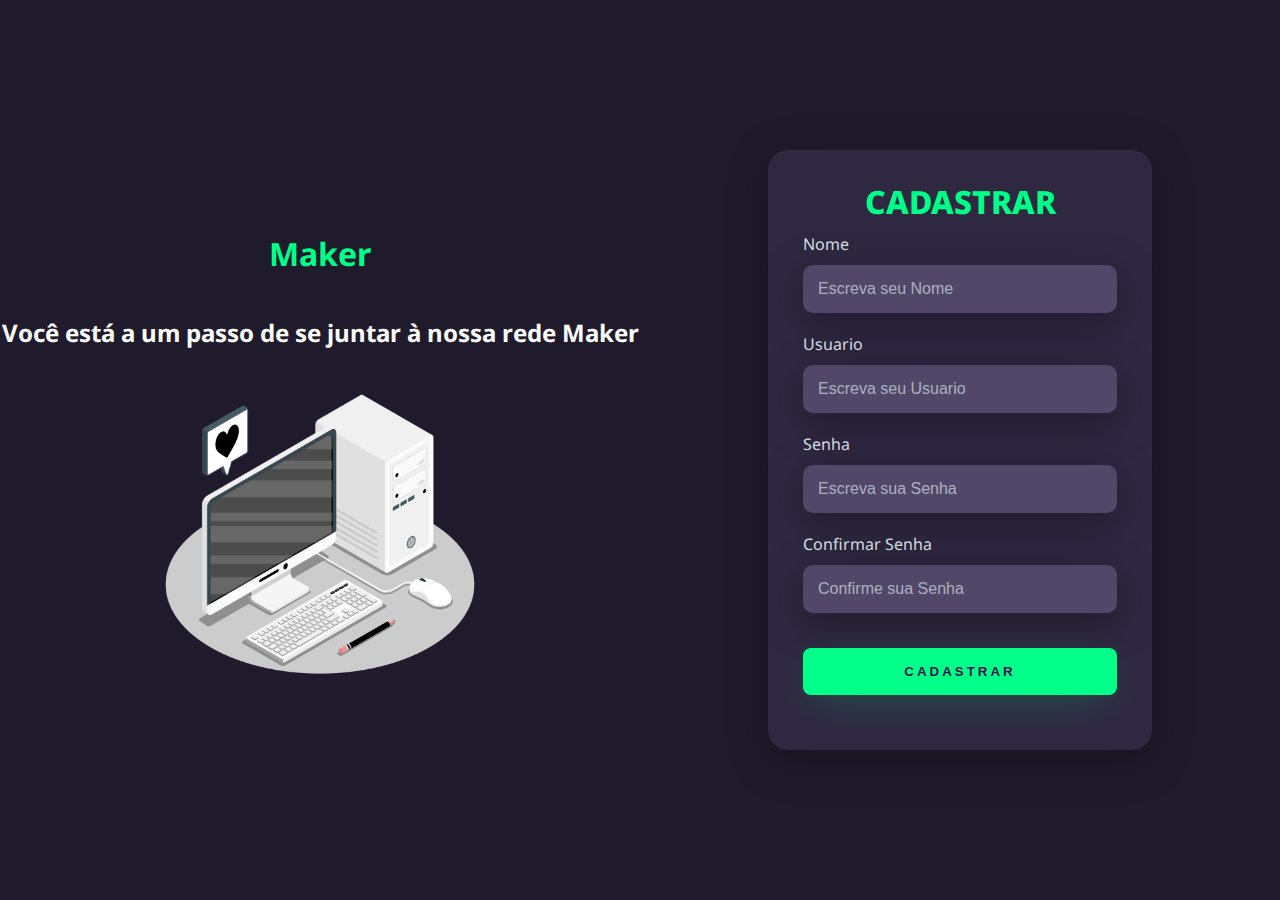
==== cadastro.html @ 20908c2e "Atualizando projeto maker" ====
<!DOCTYPE html>
<html lang="pt-br">
<head>
    <meta charset="UTF-8">
    <meta name="viewport" content="width=device-width, initial-scale=1.0">
    <title>Maker Cadastro</title>
    <link rel="stylesheet" href="css/login.css">
</head>
<body>
    <div class="main-login">
        <div class="left-login">
            <h1>Maker</h1>
            <h2>Você está a um passo de se juntar à nossa rede Maker</h2>
            <img src="imagens/desktop computer-amico.png" class="left-login-image" alt="wallpaper maker">
        </div>
        <div class="right-login">
            <div class="card-login">
                <h1>CADASTRAR</h1>
                <div id="msg-Error"></div>
                <div id="msg-Sucess"></div>

                <div class="textfield">
                    <label id="labelNome" for="usuario">Nome</label>
                    <input type="text" id="nome" placeholder="Escreva seu Nome">
                </div>
                <div class="textfield">
                    <label id="labelUsuario" for="usuario">Usuario</label>
                    <input type="text" id="usuario" placeholder="Escreva seu Usuario">
                </div>
                <div class="textfield">
                    <label id="labelSenha" for="senha">Senha</label>
                    <input type="password" id="senha" placeholder="Escreva sua Senha">
                </div>
                <div class="textfield">
                    <label id="labelConfirmSenha" for="senha">Confirmar Senha</label>
                    <input type="password" id="confirmSenha" placeholder="Confirme sua Senha">
                </div>

                <button onclick='cadastrar()' class="btn-login" >Cadastrar</button> 
            </div>
        </div>
        <script src="cadastrar.js"></script>
    
</body>
</html>
---- css/login.css ----
@import url('https://fonts.googleapis.com/css2?family=Noto+Sans:wght@400;700&family=Roboto+Slab:wght@200;300&display=swap');

body {
    margin: 0;
    font-family: 'Noto Sans', sans-serif;
}

body * {
    box-sizing: border-box;
}

.main-login {
    width: 100vw;
    height: 100vh;
    background: #201b2c;
    display: flex;
    justify-content: center;
    align-items: center;
}

.left-login {
    width: 50vw;
    height: 100vh;
    display: flex;
    justify-content: center;
    align-items: center;
    flex-direction: column;
}

.left-login > h1{
    color: #00ff88;
}

.left-login > h2{
    color: white;
}

.right-login{
    width: 50vw;
    height: 100vh;
    display: flex;
    justify-content: center;
    align-items: center;
}

.card-login {
    width: 60%;
    display: flex;
    justify-content: center;
    align-items: center;
    flex-direction: column;
    padding: 30px 35px;
    background: #2f2841;
    border-radius: 20px;
    box-shadow: 0px 10px 40px #00000056;
    
}

.card-login > h1 {
    color: #00ff88;
    font-weight: 800;
    margin: 0;
}

/*
.card-login > h2 {
    color: white;
    font-weight: 800;
    margin: 0;
}
*/

.textfield {
    width: 100%;
    display: flex;
    flex-direction: column;
    align-items: flex-start;
    justify-content: center;
    margin: 10px 0px;

}

.textfield > input {
    width: 100%;
    border: none;
    border-radius: 10px;
    padding: 15px;
    background: #514869;
    color: white;
    font-size: 12pt;    
    box-shadow: 0px 10px 40px #00000056;
    outline: none;
    box-sizing: border-box;
}

.textfield > label {
    color: #f0ffffde;
    margin-bottom: 10px;
}

.textfield > input::placeholder{
    color: #f0ffff94;
}

.btn-login{
    width: 100%;
    padding: 16px 0px;
    margin: 25px;
    border: none;
    border-radius: 8px;
    outline: none;
    text-transform: uppercase;
    font-weight: 800;
    letter-spacing: 3px;
    color: #2b134b;
    background: #00ff88;
    cursor: pointer;
    box-shadow: 0px 10px 40px -12px #00ff8052;

}

.btn-cadastrar {
    width: 100%;
    padding: 16px 0px;
    margin: 0;
    border: none;
    border-radius: 8px;
    outline: none;
    text-transform: uppercase;
    font-weight: 800;
    letter-spacing: 3px;
    color: #2b134b;
    background: #00ff88;
    cursor: pointer;
    box-shadow: 0px 10px 40px -12px #00ff8052;
}

.left-login-image {
    width: 50%;
    border: none;
    display: flex;
    align-items: center;
    justify-content: center;
    
}

@media only screen and (max-width: 950px) {
    .card-login{
        width: 85%;
    }

}


@media only screen and (max-width: 600px) {
    .main-login{
        flex-direction: column;

    }
    .left-login > h1 {
        display: none;
    }

    .left-login > h2 {
        display: none;
    }

    .left-login{
        width: 100%;
        height: auto;
    }

    .right-login{
        width: 100%;
        height: auto;
    }

    .card-login{
        width: 90%;

    }
}


.card-login #msg-Error {
    text-align: center;
    color: #ff0000;
    background-color: #ffbbbb;
    padding: 10px;
    border-radius: 4px;
    display: none;
}

.card-login #msg-Sucess {
    text-align: center;
    color: #00bb00;
    background-color: #bbffbe;
    padding: 10px;
    border-radius: 4px;
    display: none;

}
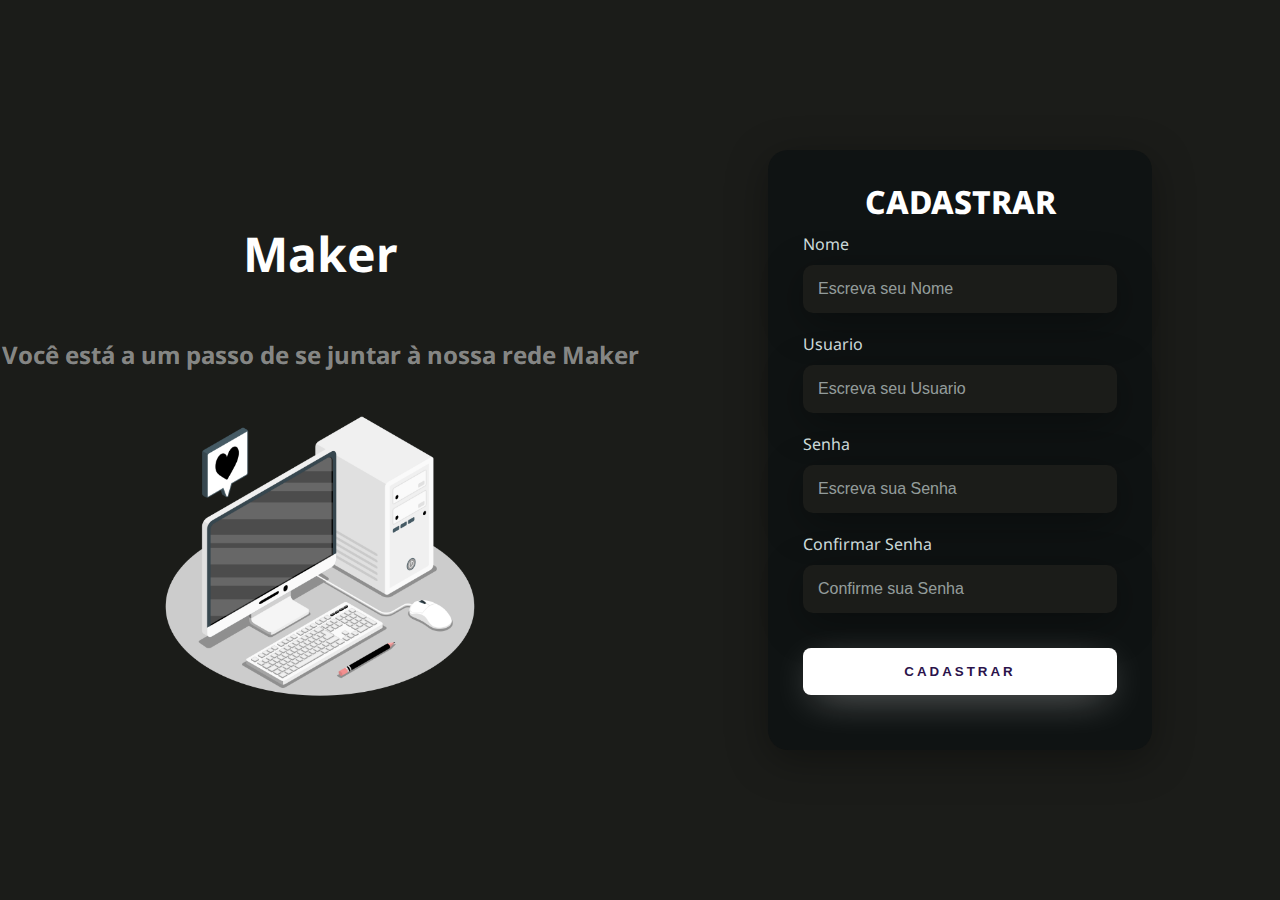
==== commit 9e66019c: "mudanças" ====
--- a/cadastro.html
+++ b/cadastro.html
@@ -39,7 +39,9 @@
                 <button onclick='cadastrar()' class="btn-login" >Cadastrar</button> 
             </div>
         </div>
-        <script src="cadastrar.js"></script>
+        <script src="js/valida.js"></script>
+        <script src="js/cadastrar.js"></script>
+        <script src="js/script.js"></script>
     
 </body>
 </html>--- a/css/login.css
+++ b/css/login.css
@@ -12,7 +12,7 @@
 .main-login {
     width: 100vw;
     height: 100vh;
-    background: #201b2c;
+    background:  #1B1C19;
     display: flex;
     justify-content: center;
     align-items: center;
@@ -28,11 +28,12 @@
 }
 
 .left-login > h1{
-    color: #00ff88;
+    color: #fff;
+    font-size: 3em;
 }
 
 .left-login > h2{
-    color: white;
+    color: #ffffff7e;
 }
 
 .right-login{
@@ -50,14 +51,14 @@
     align-items: center;
     flex-direction: column;
     padding: 30px 35px;
-    background: #2f2841;
+    background: #0F1313;
     border-radius: 20px;
     box-shadow: 0px 10px 40px #00000056;
     
 }
 
 .card-login > h1 {
-    color: #00ff88;
+    color: #fff;
     font-weight: 800;
     margin: 0;
 }
@@ -85,7 +86,7 @@
     border: none;
     border-radius: 10px;
     padding: 15px;
-    background: #514869;
+    background: #1B1C19;
     color: white;
     font-size: 12pt;    
     box-shadow: 0px 10px 40px #00000056;
@@ -113,9 +114,9 @@
     font-weight: 800;
     letter-spacing: 3px;
     color: #2b134b;
-    background: #00ff88;
+    background: #fff;
     cursor: pointer;
-    box-shadow: 0px 10px 40px -12px #00ff8052;
+    box-shadow: 0px 10px 40px -12px #ffffff7c;
 
 }
 
@@ -130,9 +131,9 @@
     font-weight: 800;
     letter-spacing: 3px;
     color: #2b134b;
-    background: #00ff88;
+    background: #fff;
     cursor: pointer;
-    box-shadow: 0px 10px 40px -12px #00ff8052;
+    box-shadow: 0px 10px 40px -12px #ffffff81;
 }
 
 .left-login-image {
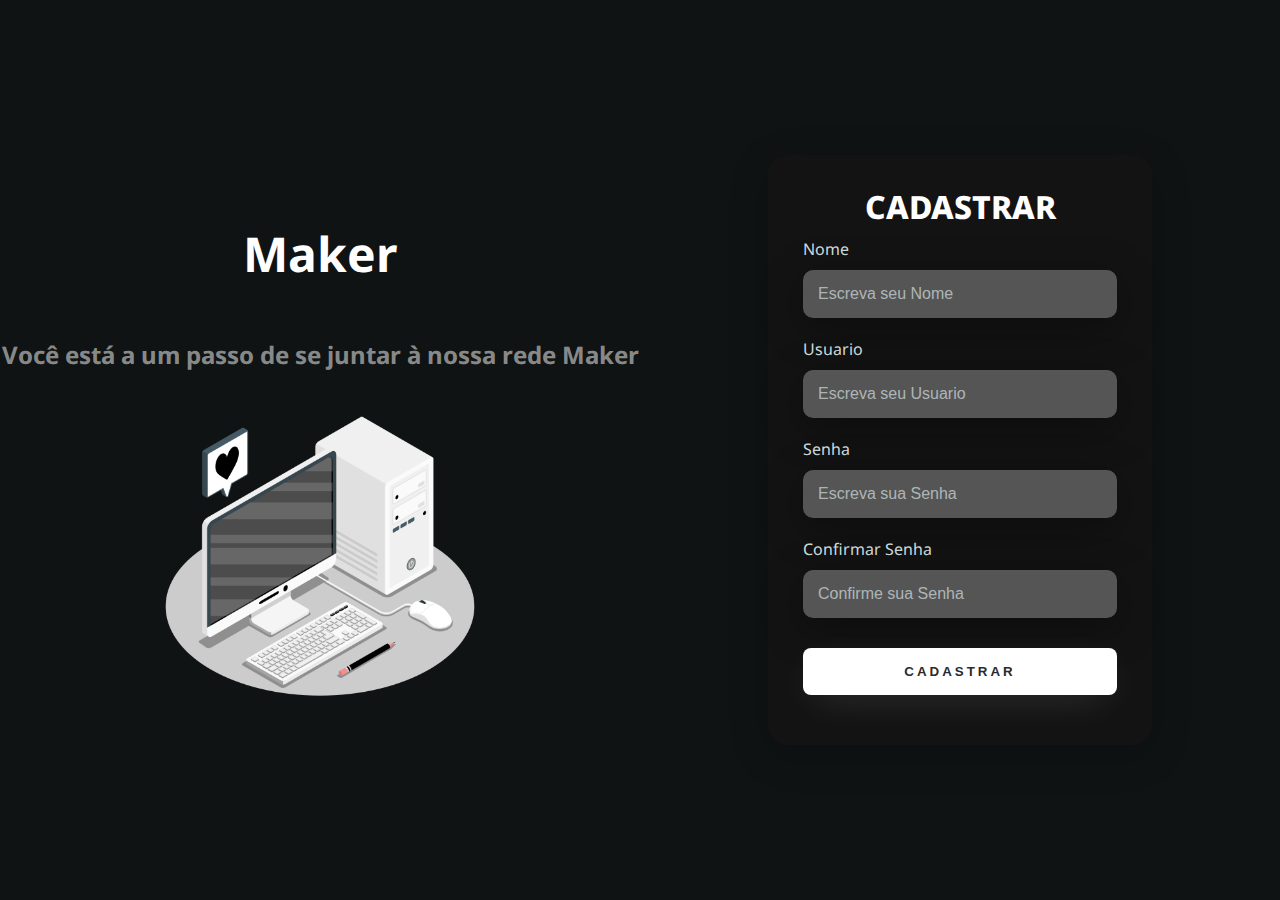
==== commit 5e131342: "Adicionando cadastro" ====
--- a/cadastro.html
+++ b/cadastro.html
@@ -36,12 +36,12 @@
                     <input type="password" id="confirmSenha" placeholder="Confirme sua Senha">
                 </div>
 
-                <button onclick='cadastrar()' class="btn-login" >Cadastrar</button> 
+                <button type="button" onclick='clicando()' id="btn-cadastrando">Cadastrar</button> 
             </div>
         </div>
-        <script src="js/valida.js"></script>
-        <script src="js/cadastrar.js"></script>
-        <script src="js/script.js"></script>
+    <script src="js/cadastrar.js"> </script>
+    <script src="js/script.js"></script>
+    
     
 </body>
 </html>--- a/css/login.css
+++ b/css/login.css
@@ -12,7 +12,7 @@
 .main-login {
     width: 100vw;
     height: 100vh;
-    background:  #1B1C19;
+    background: #0F1313;
     display: flex;
     justify-content: center;
     align-items: center;
@@ -28,12 +28,12 @@
 }
 
 .left-login > h1{
-    color: #fff;
+    color: white;
     font-size: 3em;
 }
 
 .left-login > h2{
-    color: #ffffff7e;
+    color: rgba(255, 255, 255, 0.521);
 }
 
 .right-login{
@@ -51,9 +51,9 @@
     align-items: center;
     flex-direction: column;
     padding: 30px 35px;
-    background: #0F1313;
+    background: #141414f6;
     border-radius: 20px;
-    box-shadow: 0px 10px 40px #00000056;
+    box-shadow: 0px 10px 40px #00000031;
     
 }
 
@@ -86,7 +86,7 @@
     border: none;
     border-radius: 10px;
     padding: 15px;
-    background: #1B1C19;
+    background: #555555;
     color: white;
     font-size: 12pt;    
     box-shadow: 0px 10px 40px #00000056;
@@ -113,10 +113,10 @@
     text-transform: uppercase;
     font-weight: 800;
     letter-spacing: 3px;
-    color: #2b134b;
+    color: rgb(43, 43, 43);
     background: #fff;
     cursor: pointer;
-    box-shadow: 0px 10px 40px -12px #ffffff7c;
+    box-shadow: 0px 10px 40px -12px #ffffff2c;
 
 }
 
@@ -130,10 +130,16 @@
     text-transform: uppercase;
     font-weight: 800;
     letter-spacing: 3px;
-    color: #2b134b;
+    color: rgb(43, 43, 43);
     background: #fff;
     cursor: pointer;
-    box-shadow: 0px 10px 40px -12px #ffffff81;
+    box-shadow: 0px 10px 40px -12px #ffffff2c;
+}
+
+.btn-cadastrar  a{
+    text-decoration: none;
+    color: rgb(43, 43, 43);
+
 }
 
 .left-login-image {
@@ -183,21 +189,42 @@
 }
 
 
-.card-login #msg-Error {
+#msg-Error {
     text-align: center;
     color: #ff0000;
     background-color: #ffbbbb;
-    padding: 10px;
+    padding: 5px;
     border-radius: 4px;
+    width: 100%;
     display: none;
-}
-
-.card-login #msg-Sucess {
+    
+    
+}
+
+#msg-Sucess {
     text-align: center;
     color: #00bb00;
-    background-color: #bbffbe;
-    padding: 10px;
+    background-color: #1b1d1b;
+    padding: 5px;
     border-radius: 4px;
+    width: 100%;
     display: none;
-
-}+    
+
+}
+
+#btn-cadastrando{
+    width: 100%;
+    padding: 16px 0px;
+    margin: 20px;
+    border: none;
+    border-radius: 8px;
+    outline: none;
+    text-transform: uppercase;
+    font-weight: 800;
+    letter-spacing: 3px;
+    color: rgb(43, 43, 43);
+    background: #fff;
+    cursor: pointer;
+    box-shadow: 0px 10px 40px -12px #ffffff2c;
+}
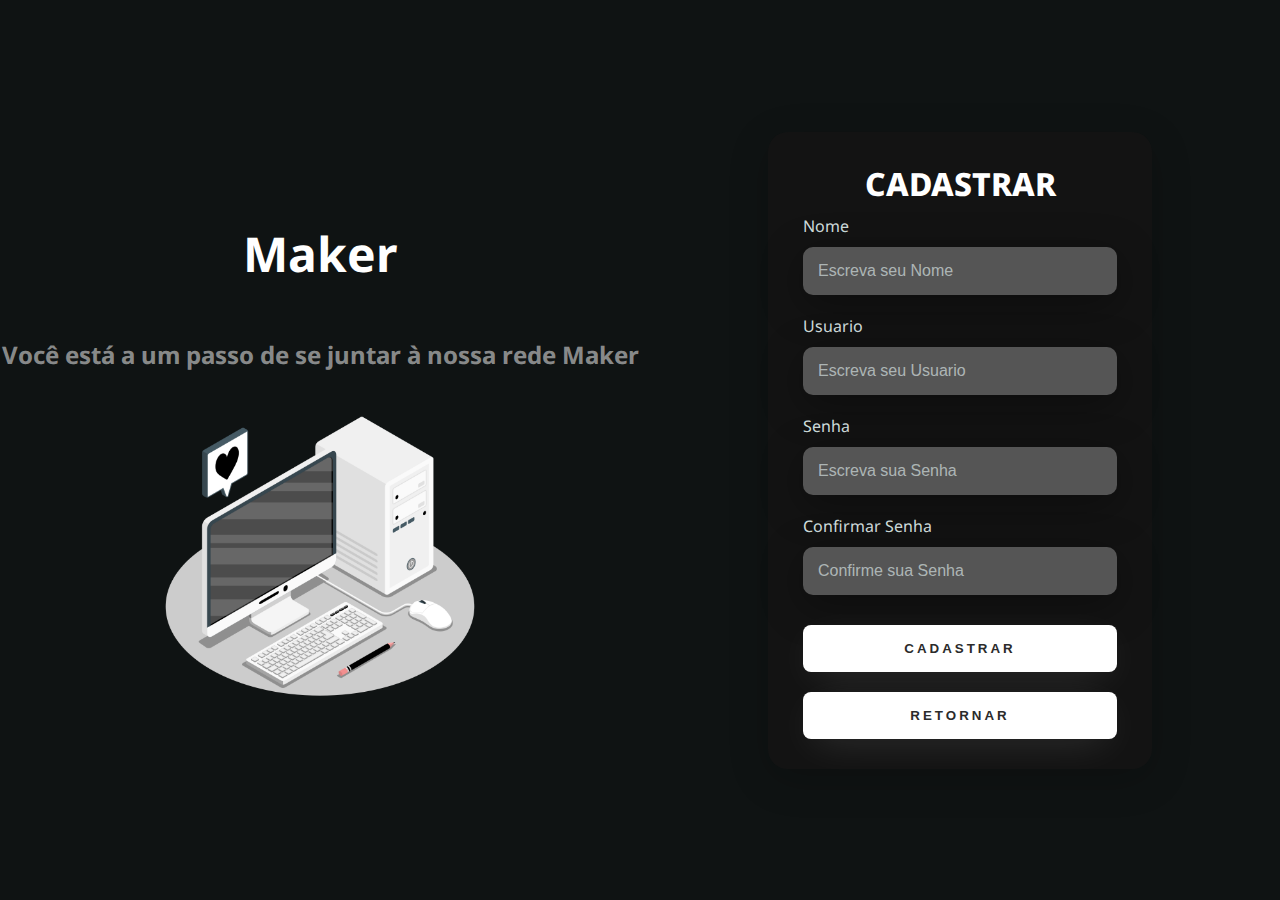
==== commit 84f35bcb: "melhorando" ====
--- a/cadastro.html
+++ b/cadastro.html
@@ -5,6 +5,7 @@
     <meta name="viewport" content="width=device-width, initial-scale=1.0">
     <title>Maker Cadastro</title>
     <link rel="stylesheet" href="css/login.css">
+    <link rel="shortcut icon" href="imagens/favicon-32x32.png" type="image/x-icon">
 </head>
 <body>
     <div class="main-login">
@@ -37,6 +38,7 @@
                 </div>
 
                 <button type="button" onclick='clicando()' id="btn-cadastrando">Cadastrar</button> 
+                <button class="btn-cadastrar"><a href="index.html">Retornar</a></button>
             </div>
         </div>
     <script src="js/cadastrar.js"> </script>
